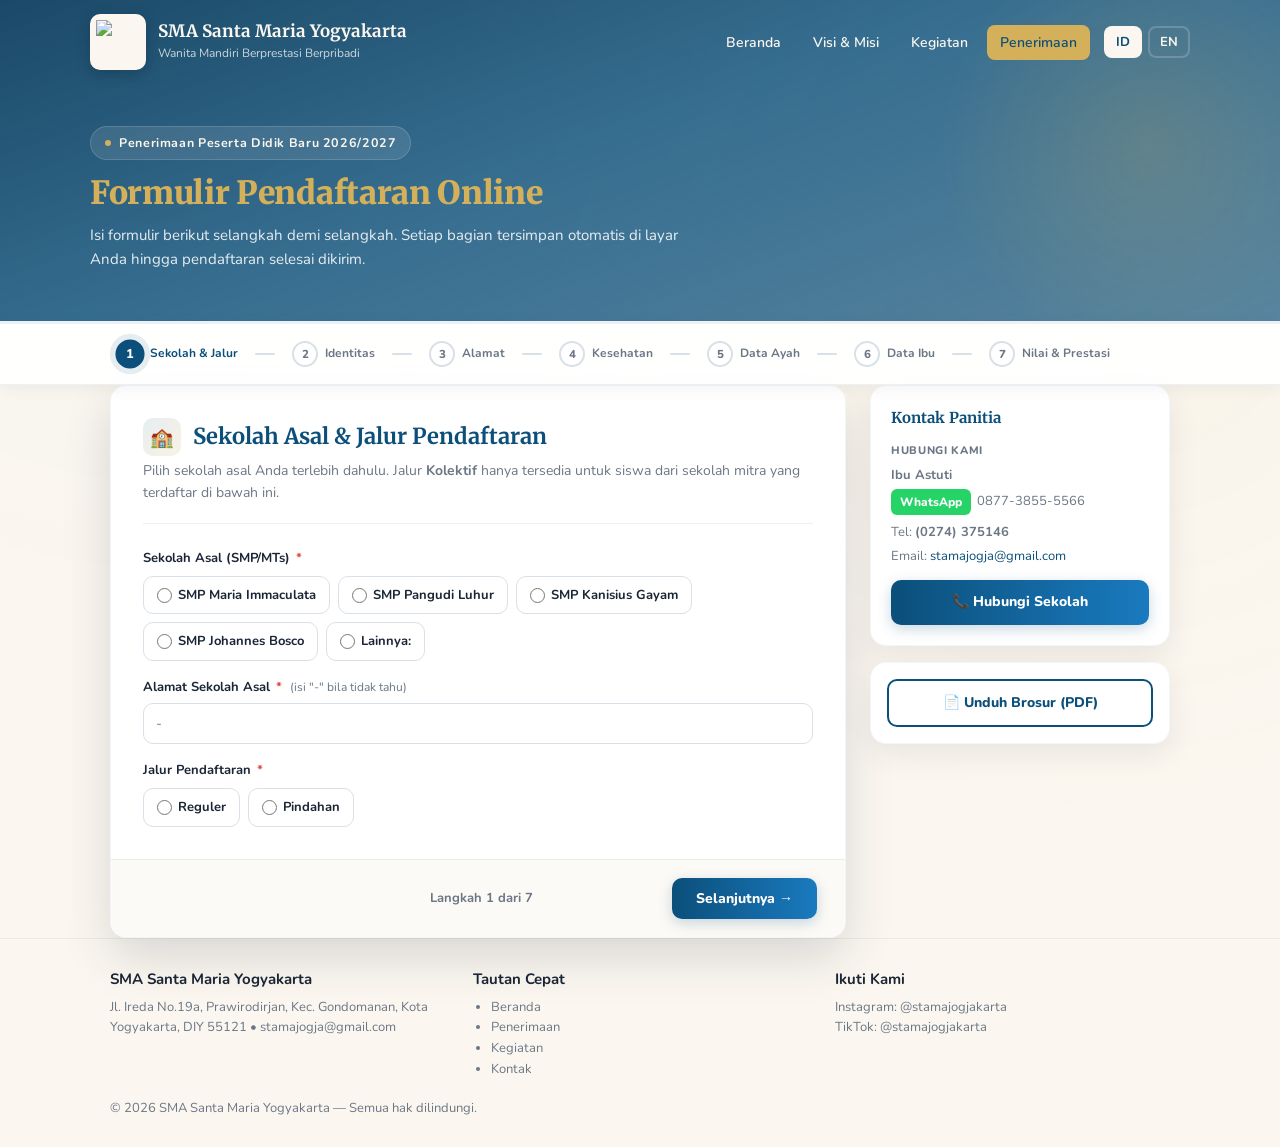
==== index.html @ 56cbc5cd "Rename admission3.html to index.html" ====
<!doctype html>
<html lang="id">
<head>
  <meta charset="utf-8"/>
  <meta name="viewport" content="width=device-width,initial-scale=1"/>
  <title>SMA Santa Maria Yogyakarta — Penerimaan</title>
  <link rel="icon" type="image/png" href="https://ik.imagekit.io/stamayk/STAMAWEB/logostama.png">
  <meta name="description" content="Formulir pendaftaran online PPDB SMA Santa Maria Yogyakarta."/>
  <link href="https://fonts.googleapis.com/css2?family=Merriweather:wght@400;700;900&family=Nunito:wght@300;400;600;700;800&display=swap" rel="stylesheet">
  <style>
    /* ===== DESIGN TOKENS (matches existing site brand) ===== */
    :root{
      --blue:#0b4f7a;
      --blue-dark:#073a5c;
      --blue-light:#1a7abf;
      --gold:#d4b05a;
      --gold-light:#e8cd8a;
      --green:#4b9a6a;
      --ivory:#fbf7f0;
      --muted:#6b7785;
      --max-width:1100px;
      --card-shadow:0 10px 30px rgba(6,24,48,0.08);
      --card-shadow-lg:0 20px 50px rgba(6,24,48,0.14);
      --radius:16px;
      --radius-sm:10px;
      --input-border:#d9e0e7;
      --input-focus:#2563eb;
      --error:#e0483f;
      --ease:cubic-bezier(.4,0,.2,1);
    }
    *{box-sizing:border-box;margin:0;padding:0}
    html{scroll-behavior:smooth}
    body{font-family:'Nunito',system-ui,sans-serif;color:#1a2535;background:var(--ivory);font-size:15px;line-height:1.6}
    body::before{
      content:"";position:fixed;inset:0;pointer-events:none;z-index:0;opacity:.5;
      background:radial-gradient(circle at 12% 8%,rgba(11,79,122,0.05),transparent 40%),
                 radial-gradient(circle at 88% 30%,rgba(212,176,90,0.08),transparent 45%);
    }
    a{color:inherit;text-decoration:none}
    .container{max-width:var(--max-width);margin:0 auto;padding:0 20px;position:relative;z-index:1}
    @media(prefers-reduced-motion:reduce){*{animation-duration:.01ms!important;transition-duration:.01ms!important}}

    /* ===== HEADER ===== */
    header{
      background:
        linear-gradient(160deg,rgba(7,58,92,0.92) 0%,rgba(11,79,122,0.82) 45%,rgba(11,79,122,0.68) 100%),
        url('imgslanding/headerbackg.webp');
      background-repeat:no-repeat;background-position:center;background-size:cover;
      color:var(--ivory);padding-bottom:26px;position:relative;overflow:hidden;
    }
    header::after{
      content:"";position:absolute;right:-6%;top:-20%;width:420px;height:420px;border-radius:50%;
      background:radial-gradient(circle,rgba(212,176,90,0.18),transparent 70%);pointer-events:none;
    }
    .topbar{display:flex;align-items:center;justify-content:space-between;padding:14px 0;position:relative}
    .brand{display:flex;align-items:center;gap:12px}
    .logo{width:56px;height:56px;border-radius:10px;background:var(--ivory);display:flex;align-items:center;justify-content:center;box-shadow:0 4px 14px rgba(2,18,32,0.25);overflow:hidden;flex-shrink:0}
    .logo img{width:80%;height:80%;object-fit:contain;display:block}
    .brand h1{font-family:'Merriweather',serif;font-size:17px;line-height:1.3}
    .brand-tag{font-size:12px;color:rgba(255,255,255,0.75);margin-top:2px}
    nav ul{display:flex;gap:6px;list-style:none}
    nav a{padding:8px 13px;border-radius:8px;font-weight:600;font-size:14px;transition:background .2s}
    nav a:hover{background:rgba(255,255,255,0.12)}
    nav a.cta{background:var(--gold);color:var(--blue)}
    .lang-toggle{display:flex;gap:6px}
    .lang-btn{background:transparent;border:2px solid rgba(255,255,255,0.18);color:var(--ivory);padding:5px 10px;border-radius:8px;cursor:pointer;font-weight:700;font-size:13px;font-family:'Nunito',sans-serif;transition:all .2s}
    .lang-btn.active{background:var(--ivory);color:var(--blue);border-color:transparent}
    .menu-toggle{display:none;background:none;border:none;font-size:26px;color:var(--ivory);cursor:pointer;padding:4px}

    .hero-banner{padding:42px 0 24px}
    .eyebrow{display:inline-flex;align-items:center;gap:8px;background:rgba(255,255,255,0.1);border:1px solid rgba(255,255,255,0.15);padding:6px 14px;border-radius:999px;font-size:12.5px;margin-bottom:14px;letter-spacing:.05em;font-weight:700}
    .eyebrow .dot{width:6px;height:6px;border-radius:50%;background:var(--gold);animation:pulse-dot 2s infinite}
    @keyframes pulse-dot{0%,100%{opacity:1}50%{opacity:.35}}
    .headline{font-family:'Merriweather',serif;font-weight:900;font-size:32px;color:var(--gold);line-height:1.22;margin-bottom:10px;letter-spacing:-.01em}
    .sub{color:rgba(255,255,255,.88);max-width:620px;font-size:15px}

    /* ===== PROGRESS BAR ===== */
    .progress-wrap{background:rgba(255,255,255,0.92);backdrop-filter:blur(10px);border-bottom:1px solid rgba(11,79,122,0.08);position:sticky;top:0;z-index:100;box-shadow:0 4px 16px rgba(6,24,48,0.05)}
    .progress-track{height:3px;background:rgba(11,79,122,0.08);position:relative;overflow:hidden}
    .progress-track-fill{height:100%;background:linear-gradient(90deg,var(--blue),var(--gold));border-radius:0 3px 3px 0;transition:width .5s var(--ease)}
    .progress-inner{max-width:var(--max-width);margin:0 auto;padding:0 20px;display:flex;align-items:center;gap:10px;height:60px;overflow-x:auto}
    .step-indicator{display:flex;align-items:center;gap:7px;white-space:nowrap;cursor:pointer;padding:5px 7px;border-radius:8px;transition:background .2s}
    .step-indicator:hover{background:rgba(11,79,122,0.06)}
    .step-num{width:26px;height:26px;border-radius:50%;display:flex;align-items:center;justify-content:center;font-size:11.5px;font-weight:800;border:2px solid var(--input-border);color:var(--muted);transition:all .3s var(--ease);flex-shrink:0;background:white}
    .step-label{font-size:12px;font-weight:700;color:var(--muted);transition:color .3s}
    .step-indicator.active .step-num{border-color:var(--blue);background:var(--blue);color:white;transform:scale(1.12);box-shadow:0 0 0 5px rgba(11,79,122,0.1)}
    .step-indicator.active .step-label{color:var(--blue)}
    .step-indicator.done .step-num{border-color:var(--green);background:var(--green);color:white}
    .step-indicator.done .step-label{color:var(--green)}
    .step-divider{width:20px;height:2px;background:var(--input-border);border-radius:2px;flex-shrink:0;transition:background .4s}
    .step-divider.done{background:var(--green)}

    /* ===== MAIN LAYOUT ===== */
    main{padding:34px 0 60px}
    .form-shell{display:grid;grid-template-columns:1fr 300px;gap:24px;align-items:start}

    .form-card{background:white;border-radius:var(--radius);box-shadow:var(--card-shadow-lg);overflow:hidden;border:1px solid rgba(11,79,122,0.05)}
    .section-panel{display:none;padding:32px}
    .section-panel.active{display:block;animation:panelIn .45s var(--ease)}
    @keyframes panelIn{from{opacity:0;transform:translateY(10px)}to{opacity:1;transform:translateY(0)}}
    .section-title{font-family:'Merriweather',serif;font-weight:700;font-size:22px;color:var(--blue);margin-bottom:4px;display:flex;align-items:center;gap:12px}
    .section-title .icon{width:38px;height:38px;border-radius:10px;background:linear-gradient(135deg,rgba(11,79,122,0.1),rgba(212,176,90,0.16));display:flex;align-items:center;justify-content:center;font-size:19px;flex-shrink:0}
    .section-desc{color:var(--muted);font-size:14px;margin-bottom:24px;padding-bottom:18px;border-bottom:1px solid rgba(11,79,122,0.08)}

    .fields-grid{display:grid;grid-template-columns:1fr 1fr;gap:16px}
    .field-full{grid-column:1/-1}
    .field{display:flex;flex-direction:column;gap:5px}
    label{font-size:13px;font-weight:700;color:#1a2535}
    label .req{color:var(--error);margin-left:2px}
    label .hint{font-weight:400;color:var(--muted);font-size:12px;margin-left:4px}

    input[type=text],input[type=email],input[type=date],input[type=number],
    select,textarea{
      width:100%;padding:10px 12px;border:1.5px solid var(--input-border);border-radius:var(--radius-sm);
      font-family:'Nunito',sans-serif;font-size:14px;color:#1a2535;
      background:white;transition:border-color .2s,box-shadow .2s;
      appearance:none;-webkit-appearance:none;
    }
    input:focus,select:focus,textarea:focus{
      outline:none;border-color:var(--input-focus);
      box-shadow:0 0 0 4px rgba(37,99,235,0.1);
    }
    input.invalid,select.invalid,textarea.invalid{
      border-color:var(--error);box-shadow:0 0 0 4px rgba(224,72,63,0.09);
    }
    select{background-image:url("data:image/svg+xml,%3Csvg xmlns='http://www.w3.org/2000/svg' width='12' height='8' viewBox='0 0 12 8'%3E%3Cpath d='M1 1l5 5 5-5' stroke='%236b7785' stroke-width='1.5' fill='none' stroke-linecap='round'/%3E%3C/svg%3E");background-repeat:no-repeat;background-position:right 12px center;padding-right:34px}
    textarea{resize:vertical;min-height:72px}
    .field-error{font-size:12px;color:var(--error);display:none;font-weight:600}
    .field.has-error .field-error{display:block}

    .radio-group{display:flex;flex-wrap:wrap;gap:8px;margin-top:2px}
    .radio-opt{display:flex;align-items:center;gap:6px;padding:8px 13px;border:1.5px solid var(--input-border);border-radius:var(--radius-sm);cursor:pointer;font-size:13px;font-weight:700;transition:all .18s var(--ease);background:white}
    .radio-opt:hover{border-color:var(--blue);background:rgba(11,79,122,0.04);transform:translateY(-1px)}
    .radio-opt input{accent-color:var(--blue);width:15px;height:15px;flex-shrink:0}
    .radio-opt.selected{border-color:var(--blue);background:rgba(11,79,122,0.07);color:var(--blue);box-shadow:0 2px 8px rgba(11,79,122,0.12)}
    .radio-opt.disabled-opt{display:none}
    .other-input{margin-top:6px;display:none}
    .other-input.visible{display:block;animation:panelIn .3s var(--ease)}

    /* ===== PHOTO UPLOAD ===== */
    .photo-upload{display:flex;gap:16px;align-items:center;flex-wrap:wrap}
    .photo-preview{width:110px;height:110px;border-radius:50%;background:rgba(11,79,122,0.06);border:2px dashed var(--input-border);display:flex;align-items:center;justify-content:center;overflow:hidden;flex-shrink:0;transition:border-color .2s}
    .photo-preview img{width:100%;height:100%;object-fit:cover}
    .photo-preview .placeholder-icon{font-size:32px;opacity:.4}
    .photo-actions{display:flex;flex-direction:column;gap:8px}
    .photo-btn-row{display:flex;gap:8px;flex-wrap:wrap}
    .btn-photo{padding:8px 16px;border-radius:8px;font-weight:700;font-size:13px;cursor:pointer;border:1.5px solid var(--blue);background:white;color:var(--blue);transition:all .2s}
    .btn-photo:hover{background:var(--blue);color:white}
    .btn-photo.remove{border-color:var(--error);color:var(--error)}
    .btn-photo.remove:hover{background:var(--error);color:white}
    .photo-hint{font-size:12px;color:var(--muted)}
    .photo-status{font-size:12.5px;font-weight:700;color:var(--green);display:none;align-items:center;gap:5px}
    .photo-status.show{display:flex}

    /* ===== NILAI GRID ===== */
    .nilai-block{margin-bottom:22px}
    .nilai-block-title{font-size:13px;font-weight:800;color:var(--blue);background:rgba(11,79,122,0.05);padding:8px 12px;border-radius:8px;margin-bottom:10px;border-left:3px solid var(--gold)}
    .nilai-grid{display:grid;grid-template-columns:repeat(5,1fr);gap:10px}

    /* ===== SECTION FOOTER ===== */
    .section-footer{display:flex;justify-content:space-between;align-items:center;padding:16px 28px;border-top:1px solid rgba(11,79,122,0.07);background:rgba(251,247,240,0.6)}
    .btn{display:inline-flex;align-items:center;gap:7px;padding:11px 24px;border-radius:10px;font-weight:800;cursor:pointer;border:none;font-family:'Nunito',sans-serif;font-size:14px;transition:all .22s var(--ease)}
    .btn-primary{background:linear-gradient(90deg,#0b4f7a,#1a7abf);color:white;box-shadow:0 4px 14px rgba(11,79,122,0.22)}
    .btn-primary:hover{transform:translateY(-2px);box-shadow:0 8px 22px rgba(11,79,122,0.32)}
    .btn-outline{background:white;border:2px solid var(--blue);color:var(--blue)}
    .btn-outline:hover{background:var(--blue);color:white}
    .btn:disabled{opacity:.5;cursor:not-allowed;transform:none!important;box-shadow:none!important}

    /* ===== SIDEBAR ===== */
    .sidebar{display:flex;flex-direction:column;gap:16px;position:sticky;top:78px}
    .contact-card{background:white;border-radius:var(--radius);box-shadow:var(--card-shadow);padding:20px;border:1px solid rgba(11,79,122,0.05)}
    .contact-card h4{font-family:'Merriweather',serif;font-size:15px;color:var(--blue);margin-bottom:12px}
    .meta{font-size:11px;font-weight:800;color:var(--muted);text-transform:uppercase;letter-spacing:.06em;margin-bottom:6px}
    .muted-small{color:var(--muted);font-size:13px;line-height:1.5;margin-bottom:4px}
    .wa-badge{background:#25D366;color:white;padding:4px 9px;border-radius:6px;font-weight:800;font-size:12px}
    .info-card{background:rgba(212,176,90,0.1);border:1px solid rgba(212,176,90,0.4);border-radius:var(--radius);padding:16px}
    .info-card p{font-size:13px;color:#7a5c10;line-height:1.6}

    /* ===== SUCCESS STATE ===== */
    #success-screen{display:none;text-align:center;padding:64px 28px}
    #success-screen.show{display:block;animation:panelIn .5s var(--ease)}
    .success-icon{font-size:60px;margin-bottom:16px;animation:pop .5s var(--ease)}
    @keyframes pop{0%{transform:scale(.5);opacity:0}70%{transform:scale(1.1)}100%{transform:scale(1);opacity:1}}
    .success-title{font-family:'Merriweather',serif;font-size:24px;color:var(--blue);margin-bottom:10px}
    .success-desc{color:var(--muted);max-width:460px;margin:0 auto 24px}

    #toast{position:fixed;bottom:24px;right:24px;background:#1a2535;color:white;padding:13px 20px;border-radius:10px;font-size:14px;font-weight:700;transform:translateY(80px);opacity:0;transition:all .35s var(--ease);z-index:9999;max-width:320px;box-shadow:0 10px 30px rgba(0,0,0,0.25)}
    #toast.show{transform:translateY(0);opacity:1}
    #toast.error{background:#b91c1c}

    footer{padding:28px 0;border-top:1px solid rgba(18,22,36,0.06);margin-top:0}
    .footer-grid{display:flex;gap:28px;flex-wrap:wrap}
    .muted{color:var(--muted)}

    @media(max-width:900px){
      .form-shell{grid-template-columns:1fr}
      .sidebar{position:static}
      .headline{font-size:25px}
      nav ul{display:none;flex-direction:column;background:var(--blue-dark);position:absolute;top:64px;right:0;padding:12px;border-radius:8px;width:200px;box-shadow:0 6px 20px rgba(0,0,0,0.28);z-index:200}
      nav ul.show{display:flex}
      .menu-toggle{display:block}
      .brand h1{font-size:15px}
    }
    @media(max-width:640px){
      .fields-grid{grid-template-columns:1fr}
      .field-full{grid-column:1}
      .nilai-grid{grid-template-columns:repeat(2,1fr)}
      .section-panel{padding:20px}
      .section-footer{padding:14px 20px}
      .radio-group{gap:6px}
      .photo-upload{flex-direction:column;align-items:flex-start}
    }
  </style>
</head>
<body>

<!-- ===== HEADER ===== -->
<header>
  <div class="container topbar">
    <div class="brand">
      <div class="logo"><img src="https://ik.imagekit.io/stamayk/STAMAWEB/logostama.png" alt="STAMA logo"></div>
      <div>
        <h1>SMA Santa Maria Yogyakarta</h1>
        <div class="brand-tag">Wanita Mandiri Berprestasi Berpribadi</div>
      </div>
    </div>
    <div style="display:flex;align-items:center;gap:14px">
      <nav>
        <button class="menu-toggle" id="menu-toggle">☰</button>
        <ul id="nav-menu">
          <li><a href="index.html">Beranda</a></li>
          <li><a href="index.html#vision">Visi &amp; Misi</a></li>
          <li><a href="activities.html">Kegiatan</a></li>
          <li><a class="cta" href="admission.html">Penerimaan</a></li>
        </ul>
      </nav>
      <div class="lang-toggle">
        <button class="lang-btn active" data-lang="id">ID</button>
        <button class="lang-btn" data-lang="en">EN</button>
      </div>
    </div>
  </div>
  <div class="container hero-banner">
    <span class="eyebrow"><span class="dot"></span> Penerimaan Peserta Didik Baru 2026/2027</span>
    <h2 class="headline">Formulir Pendaftaran Online</h2>
    <p class="sub">Isi formulir berikut selangkah demi selangkah. Setiap bagian tersimpan otomatis di layar Anda hingga pendaftaran selesai dikirim.</p>
  </div>
</header>

<!-- ===== PROGRESS BAR ===== -->
<div class="progress-wrap">
  <div class="progress-track"><div class="progress-track-fill" id="progress-track-fill"></div></div>
  <div class="progress-inner" id="progress-bar"></div>
</div>

<!-- ===== MAIN ===== -->
<main class="container">
  <div class="form-shell">

    <div class="form-card">
      <form id="ppdb-form" novalidate>

        <!-- ── SECTION 0: Sekolah Asal & Jalur ── -->
        <div class="section-panel active" data-section="sekolah">
          <h3 class="section-title"><span class="icon">🏫</span> Sekolah Asal &amp; Jalur Pendaftaran</h3>
          <p class="section-desc">Pilih sekolah asal Anda terlebih dahulu. Jalur <strong>Kolektif</strong> hanya tersedia untuk siswa dari sekolah mitra yang terdaftar di bawah ini.</p>
          <div class="fields-grid">

            <div class="field field-full">
              <label>Sekolah Asal (SMP/MTs) <span class="req">*</span></label>
              <div class="radio-group" data-name="sekolah_asal" data-required="true" data-has-other="sekolah_asal_other" id="sekolah-radio-group">
                <label class="radio-opt"><input type="radio" name="sekolah_asal" value="SMP Maria Immaculata"> SMP Maria Immaculata</label>
                <label class="radio-opt"><input type="radio" name="sekolah_asal" value="SMP Pangudi Luhur"> SMP Pangudi Luhur</label>
                <label class="radio-opt"><input type="radio" name="sekolah_asal" value="SMP Kanisius Gayam"> SMP Kanisius Gayam</label>
                <label class="radio-opt"><input type="radio" name="sekolah_asal" value="SMP Johannes Bosco"> SMP Johannes Bosco</label>
                <label class="radio-opt"><input type="radio" name="sekolah_asal" value="__other__"> Lainnya:</label>
              </div>
              <input type="text" class="other-input" id="sekolah_asal_other" name="sekolah_asal_other" placeholder="Ketik nama sekolah asal...">
              <span class="field-error">Pilih atau isi sekolah asal.</span>
            </div>

            <div class="field field-full">
              <label for="alamat_sekolah">Alamat Sekolah Asal <span class="req">*</span> <span class="hint">(isi "-" bila tidak tahu)</span></label>
              <input type="text" id="alamat_sekolah" name="alamat_sekolah" required placeholder="-">
              <span class="field-error">Wajib diisi.</span>
            </div>

            <div class="field field-full">
              <label>Jalur Pendaftaran <span class="req">*</span></label>
              <div class="radio-group" data-name="jalur" data-required="true" id="jalur-radio-group">
                <label class="radio-opt" data-jalur-value="Kolektif" id="jalur-kolektif-opt"><input type="radio" name="jalur" value="Kolektif"> Kolektif</label>
                <label class="radio-opt"><input type="radio" name="jalur" value="Reguler"> Reguler</label>
                <label class="radio-opt"><input type="radio" name="jalur" value="Pindahan"> Pindahan</label>
              </div>
              <span class="field-error">Pilih jalur pendaftaran.</span>
            </div>

          </div>
        </div>

        <!-- ── SECTION 1: Identitas ── -->
        <div class="section-panel" data-section="identitas">
          <h3 class="section-title"><span class="icon">📋</span> Data Identitas Diri</h3>
          <p class="section-desc">Isi data diri calon peserta didik sesuai dokumen resmi.</p>
          <div class="fields-grid">

            <div class="field field-full">
              <label>Foto Profil <span class="req">*</span> <span class="hint">(JPG/PNG, maks. 5MB — akan dikompres otomatis)</span></label>
              <div class="photo-upload">
                <div class="photo-preview" id="photo-preview">
                  <span class="placeholder-icon">👤</span>
                </div>
                <div class="photo-actions">
                  <div class="photo-btn-row">
                    <label class="btn-photo" for="foto_input">📷 Pilih Foto</label>
                    <button type="button" class="btn-photo remove" id="btn-remove-photo" style="display:none">Hapus</button>
                  </div>
                  <input type="file" id="foto_input" accept="image/*" style="display:none">
                  <span class="photo-hint">Gunakan foto berwajah jelas, latar polos.</span>
                  <span class="photo-status" id="photo-status">✓ Foto siap diunggah</span>
                </div>
              </div>
              <span class="field-error" id="photo-error">Unggah foto profil terlebih dahulu.</span>
            </div>

            <div class="field">
              <label for="nisn">NISN <span class="req">*</span> <span class="hint">(isi "-" bila tidak tahu)</span></label>
              <input type="text" id="nisn" name="nisn" placeholder="Nomor Induk Siswa Nasional" required>
              <span class="field-error">Wajib diisi.</span>
            </div>
            <div class="field">
              <label for="nik">NIK <span class="req">*</span> <span class="hint">(isi "-" bila tidak tahu)</span></label>
              <input type="text" id="nik" name="nik" placeholder="Nomor Induk Kependudukan" required>
              <span class="field-error">Wajib diisi.</span>
            </div>
            <div class="field field-full">
              <label for="nama_lengkap">Nama Lengkap <span class="req">*</span> <span class="hint">(sesuai Akta Kelahiran)</span></label>
              <input type="text" id="nama_lengkap" name="nama_lengkap" placeholder="Nama sesuai akta kelahiran" required>
              <span class="field-error">Wajib diisi.</span>
            </div>
            <div class="field">
              <label for="nama_panggilan">Nama Panggilan <span class="req">*</span></label>
              <input type="text" id="nama_panggilan" name="nama_panggilan" required>
              <span class="field-error">Wajib diisi.</span>
            </div>
            <div class="field">
              <label for="tempat_lahir">Tempat Lahir <span class="req">*</span></label>
              <input type="text" id="tempat_lahir" name="tempat_lahir" required>
              <span class="field-error">Wajib diisi.</span>
            </div>
            <div class="field">
              <label for="tanggal_lahir">Tanggal Lahir <span class="req">*</span></label>
              <input type="date" id="tanggal_lahir" name="tanggal_lahir" required>
              <span class="field-error">Wajib diisi.</span>
            </div>

            <div class="field">
              <label>Agama <span class="req">*</span></label>
              <div class="radio-group" data-name="agama" data-required="true" data-has-other="agama_other">
                <label class="radio-opt"><input type="radio" name="agama" value="Katolik"> Katolik</label>
                <label class="radio-opt"><input type="radio" name="agama" value="Kristen"> Kristen</label>
                <label class="radio-opt"><input type="radio" name="agama" value="Islam"> Islam</label>
                <label class="radio-opt"><input type="radio" name="agama" value="Hindu"> Hindu</label>
                <label class="radio-opt"><input type="radio" name="agama" value="Budha"> Budha</label>
                <label class="radio-opt"><input type="radio" name="agama" value="__other__"> Lainnya:</label>
              </div>
              <input type="text" class="other-input" id="agama_other" name="agama_other" placeholder="Sebutkan agama...">
              <span class="field-error">Pilih agama.</span>
            </div>

            <div class="field">
              <label>Kewarganegaraan <span class="req">*</span></label>
              <div class="radio-group" data-name="kewarganegaraan" data-required="true">
                <label class="radio-opt"><input type="radio" name="kewarganegaraan" value="WNI"> WNI</label>
                <label class="radio-opt"><input type="radio" name="kewarganegaraan" value="WNA"> WNA</label>
              </div>
              <span class="field-error">Pilih kewarganegaraan.</span>
            </div>

            <div class="field">
              <label for="anak_ke">Anak Ke- <span class="req">*</span></label>
              <input type="number" id="anak_ke" name="anak_ke" min="1" placeholder="contoh: 1" required>
              <span class="field-error">Wajib diisi.</span>
            </div>
            <div class="field">
              <label for="jumlah_saudara">Jumlah Saudara <span class="req">*</span></label>
              <input type="number" id="jumlah_saudara" name="jumlah_saudara" min="0" placeholder="contoh: 2" required>
              <span class="field-error">Wajib diisi.</span>
            </div>

            <div class="field field-full">
              <label>Status Anak <span class="req">*</span></label>
              <div class="radio-group" data-name="status_anak" data-required="true" data-has-other="status_anak_other">
                <label class="radio-opt"><input type="radio" name="status_anak" value="Anak Kandung"> Anak Kandung</label>
                <label class="radio-opt"><input type="radio" name="status_anak" value="Anak Angkat"> Anak Angkat</label>
                <label class="radio-opt"><input type="radio" name="status_anak" value="Anak Tiri"> Anak Tiri</label>
                <label class="radio-opt"><input type="radio" name="status_anak" value="__other__"> Lainnya:</label>
              </div>
              <input type="text" class="other-input" id="status_anak_other" name="status_anak_other" placeholder="Sebutkan...">
              <span class="field-error">Pilih status anak.</span>
            </div>

          </div>
        </div>

        <!-- ── SECTION 2: Alamat & Kontak ── -->
        <div class="section-panel" data-section="alamat">
          <h3 class="section-title"><span class="icon">🏠</span> Alamat &amp; Kontak</h3>
          <p class="section-desc">Alamat tempat tinggal dan informasi kontak calon peserta didik.</p>
          <div class="fields-grid">

            <div class="field field-full">
              <label for="alamat_asal">Alamat Asal <span class="req">*</span></label>
              <textarea id="alamat_asal" name="alamat_asal" required placeholder="Alamat lengkap asal"></textarea>
              <span class="field-error">Wajib diisi.</span>
            </div>
            <div class="field">
              <label for="telp_asal">Telepon Rumah (Asal) <span class="req">*</span> <span class="hint">(isi "-" bila tidak ada)</span></label>
              <input type="text" id="telp_asal" name="telp_asal" required placeholder="-">
              <span class="field-error">Wajib diisi.</span>
            </div>
            <div class="field field-full" style="margin-top:8px">
              <label for="alamat_jogja">Alamat di Yogyakarta <span class="req">*</span></label>
              <textarea id="alamat_jogja" name="alamat_jogja" required placeholder="Alamat di Yogyakarta (sama dengan atas jika sama)"></textarea>
              <span class="field-error">Wajib diisi.</span>
            </div>
            <div class="field">
              <label for="telp_jogja">Telepon Rumah (Yogyakarta) <span class="req">*</span> <span class="hint">(isi "-" bila tidak ada)</span></label>
              <input type="text" id="telp_jogja" name="telp_jogja" required placeholder="-">
              <span class="field-error">Wajib diisi.</span>
            </div>
            <div class="field">
              <label for="hp">No. Handphone <span class="req">*</span> <span class="hint">(isi "-" bila tidak ada)</span></label>
              <input type="text" id="hp" name="hp" required placeholder="08xx-xxxx-xxxx">
              <span class="field-error">Wajib diisi.</span>
            </div>
            <div class="field">
              <label for="email">Email <span class="req">*</span> <span class="hint">(isi "-" bila tidak ada)</span></label>
              <input type="text" id="email" name="email" required placeholder="contoh@email.com">
              <span class="field-error">Wajib diisi.</span>
            </div>
            <div class="field">
              <label for="jarak_sekolah">Jarak ke Sekolah <span class="req">*</span> <span class="hint">(isi "-" bila tidak tahu)</span></label>
              <input type="text" id="jarak_sekolah" name="jarak_sekolah" required placeholder="contoh: 5 km">
              <span class="field-error">Wajib diisi.</span>
            </div>

          </div>
        </div>

        <!-- ── SECTION 3: Kesehatan ── -->
        <div class="section-panel" data-section="kesehatan">
          <h3 class="section-title"><span class="icon">🏥</span> Data Kesehatan</h3>
          <p class="section-desc">Data kesehatan calon peserta didik.</p>
          <div class="fields-grid">

            <div class="field field-full">
              <label>Golongan Darah <span class="req">*</span></label>
              <div class="radio-group" data-name="golongan_darah" data-required="true">
                <label class="radio-opt"><input type="radio" name="golongan_darah" value="A"> A</label>
                <label class="radio-opt"><input type="radio" name="golongan_darah" value="B"> B</label>
                <label class="radio-opt"><input type="radio" name="golongan_darah" value="AB"> AB</label>
                <label class="radio-opt"><input type="radio" name="golongan_darah" value="O"> O</label>
                <label class="radio-opt"><input type="radio" name="golongan_darah" value="Tidak tahu"> Tidak tahu</label>
              </div>
              <span class="field-error">Pilih golongan darah.</span>
            </div>

            <div class="field">
              <label for="berat_badan">Berat Badan <span class="req">*</span> <span class="hint">(kg)</span></label>
              <input type="number" id="berat_badan" name="berat_badan" min="1" placeholder="contoh: 50" required>
              <span class="field-error">Wajib diisi.</span>
            </div>
            <div class="field">
              <label for="tinggi_badan">Tinggi Badan <span class="req">*</span> <span class="hint">(cm)</span></label>
              <input type="number" id="tinggi_badan" name="tinggi_badan" min="1" placeholder="contoh: 155" required>
              <span class="field-error">Wajib diisi.</span>
            </div>
            <div class="field field-full">
              <label for="riwayat_penyakit">Riwayat Penyakit <span class="req">*</span> <span class="hint">(isi "-" bila tidak ada)</span></label>
              <textarea id="riwayat_penyakit" name="riwayat_penyakit" required placeholder="-"></textarea>
              <span class="field-error">Wajib diisi.</span>
            </div>

          </div>
        </div>

        <!-- ── SECTION 4: Data Ayah ── -->
        <div class="section-panel" data-section="ayah">
          <h3 class="section-title"><span class="icon">👨</span> Data Orang Tua — Ayah</h3>
          <p class="section-desc">Informasi lengkap mengenai ayah / wali laki-laki calon peserta didik.</p>
          <div class="fields-grid">

            <div class="field field-full">
              <label for="nama_ayah">Nama Ayah <span class="req">*</span></label>
              <input type="text" id="nama_ayah" name="nama_ayah" required>
              <span class="field-error">Wajib diisi.</span>
            </div>

            <div class="field field-full">
              <label>Status Orang Tua <span class="req">*</span></label>
              <div class="radio-group" data-name="status_ortu_ayah" data-required="true" data-has-other="status_ortu_ayah_other">
                <label class="radio-opt"><input type="radio" name="status_ortu_ayah" value="Orang tua Kandung"> Orang tua Kandung</label>
                <label class="radio-opt"><input type="radio" name="status_ortu_ayah" value="Orang tua Angkat"> Orang tua Angkat</label>
                <label class="radio-opt"><input type="radio" name="status_ortu_ayah" value="Orang tua Tiri"> Orang tua Tiri</label>
                <label class="radio-opt"><input type="radio" name="status_ortu_ayah" value="__other__"> Lainnya:</label>
              </div>
              <input type="text" class="other-input" id="status_ortu_ayah_other" name="status_ortu_ayah_other" placeholder="Sebutkan...">
              <span class="field-error">Pilih status orang tua.</span>
            </div>

            <div class="field">
              <label for="pendidikan_ayah">Pendidikan Terakhir <span class="req">*</span></label>
              <select id="pendidikan_ayah" name="pendidikan_ayah" required>
                <option value="">— Pilih —</option>
                <option>Tidak Sekolah</option><option>SD/Sederajat</option><option>SMP/Sederajat</option>
                <option>SMA/Sederajat</option><option>Diploma II/SM</option><option>Diploma IV/S1</option>
                <option>S2</option><option>S3</option>
              </select>
              <span class="field-error">Wajib dipilih.</span>
            </div>

            <div class="field">
              <label>Pekerjaan Ayah <span class="req">*</span></label>
              <div class="radio-group" data-name="pekerjaan_ayah" data-required="true" data-has-other="pekerjaan_ayah_other" style="max-height:200px;overflow-y:auto;border:1.5px solid var(--input-border);border-radius:8px;padding:8px">
                <label class="radio-opt"><input type="radio" name="pekerjaan_ayah" value="Tidak Bekerja"> Tidak Bekerja</label>
                <label class="radio-opt"><input type="radio" name="pekerjaan_ayah" value="Petani"> Petani</label>
                <label class="radio-opt"><input type="radio" name="pekerjaan_ayah" value="Nelayan"> Nelayan</label>
                <label class="radio-opt"><input type="radio" name="pekerjaan_ayah" value="Pedagang"> Pedagang</label>
                <label class="radio-opt"><input type="radio" name="pekerjaan_ayah" value="PNS"> PNS</label>
                <label class="radio-opt"><input type="radio" name="pekerjaan_ayah" value="Anggota TNI"> Anggota TNI</label>
                <label class="radio-opt"><input type="radio" name="pekerjaan_ayah" value="Kepolisian"> Kepolisian</label>
                <label class="radio-opt"><input type="radio" name="pekerjaan_ayah" value="Pensiunan"> Pensiunan</label>
                <label class="radio-opt"><input type="radio" name="pekerjaan_ayah" value="Pegawai Swasta"> Pegawai Swasta</label>
                <label class="radio-opt"><input type="radio" name="pekerjaan_ayah" value="Mahasiswa"> Mahasiswa</label>
                <label class="radio-opt"><input type="radio" name="pekerjaan_ayah" value="Dokter"> Dokter</label>
                <label class="radio-opt"><input type="radio" name="pekerjaan_ayah" value="Guru/Dosen"> Guru/Dosen</label>
                <label class="radio-opt"><input type="radio" name="pekerjaan_ayah" value="Tenaga Medis"> Tenaga Medis</label>
                <label class="radio-opt"><input type="radio" name="pekerjaan_ayah" value="Pejabat Negara"> Pejabat Negara</label>
                <label class="radio-opt"><input type="radio" name="pekerjaan_ayah" value="__other__"> Lainnya:</label>
              </div>
              <input type="text" class="other-input" id="pekerjaan_ayah_other" name="pekerjaan_ayah_other" placeholder="Sebutkan pekerjaan...">
              <span class="field-error">Pilih pekerjaan ayah.</span>
            </div>

            <div class="field">
              <label for="penghasilan_ayah">Penghasilan <span class="req">*</span></label>
              <input type="text" id="penghasilan_ayah" name="penghasilan_ayah" required placeholder="contoh: Rp 5.000.000/bulan">
              <span class="field-error">Wajib diisi.</span>
            </div>
            <div class="field field-full">
              <label for="alamat_ayah">Alamat Orang Tua (Ayah) <span class="req">*</span></label>
              <textarea id="alamat_ayah" name="alamat_ayah" required placeholder="Alamat lengkap"></textarea>
              <span class="field-error">Wajib diisi.</span>
            </div>
            <div class="field">
              <label for="hp_ayah">No. HP Orang Tua (Ayah) <span class="req">*</span> <span class="hint">(isi "-" bila tidak tahu)</span></label>
              <input type="text" id="hp_ayah" name="hp_ayah" required placeholder="-">
              <span class="field-error">Wajib diisi.</span>
            </div>

          </div>
        </div>

        <!-- ── SECTION 5: Data Ibu & Wali ── -->
        <div class="section-panel" data-section="ibu">
          <h3 class="section-title"><span class="icon">👩</span> Data Orang Tua — Ibu &amp; Wali</h3>
          <p class="section-desc">Informasi mengenai ibu dan wali calon peserta didik.</p>
          <div class="fields-grid">

            <div class="field field-full">
              <label for="nama_ibu">Nama Ibu <span class="req">*</span></label>
              <input type="text" id="nama_ibu" name="nama_ibu" required>
              <span class="field-error">Wajib diisi.</span>
            </div>
            <div class="field field-full">
              <label>Status Orang Tua <span class="req">*</span></label>
              <div class="radio-group" data-name="status_ortu_ibu" data-required="true" data-has-other="status_ortu_ibu_other">
                <label class="radio-opt"><input type="radio" name="status_ortu_ibu" value="Orang tua Kandung"> Orang tua Kandung</label>
                <label class="radio-opt"><input type="radio" name="status_ortu_ibu" value="Orang tua Angkat"> Orang tua Angkat</label>
                <label class="radio-opt"><input type="radio" name="status_ortu_ibu" value="Orang tua Tiri"> Orang tua Tiri</label>
                <label class="radio-opt"><input type="radio" name="status_ortu_ibu" value="__other__"> Lainnya:</label>
              </div>
              <input type="text" class="other-input" id="status_ortu_ibu_other" name="status_ortu_ibu_other" placeholder="Sebutkan...">
              <span class="field-error">Pilih status orang tua.</span>
            </div>
            <div class="field">
              <label for="pendidikan_ibu">Pendidikan Terakhir Ibu <span class="req">*</span></label>
              <select id="pendidikan_ibu" name="pendidikan_ibu" required>
                <option value="">— Pilih —</option>
                <option>Tidak Sekolah</option><option>SD/Sederajat</option><option>SMP/Sederajat</option>
                <option>SMA/Sederajat</option><option>Diploma II/SM</option><option>Diploma IV/S1</option>
                <option>S2</option><option>S3</option>
              </select>
              <span class="field-error">Wajib dipilih.</span>
            </div>
            <div class="field">
              <label>Pekerjaan Ibu <span class="req">*</span></label>
              <div class="radio-group" data-name="pekerjaan_ibu" data-required="true" data-has-other="pekerjaan_ibu_other" style="max-height:200px;overflow-y:auto;border:1.5px solid var(--input-border);border-radius:8px;padding:8px">
                <label class="radio-opt"><input type="radio" name="pekerjaan_ibu" value="Tidak bekerja"> Tidak bekerja</label>
                <label class="radio-opt"><input type="radio" name="pekerjaan_ibu" value="Petani"> Petani</label>
                <label class="radio-opt"><input type="radio" name="pekerjaan_ibu" value="Nelayan"> Nelayan</label>
                <label class="radio-opt"><input type="radio" name="pekerjaan_ibu" value="Pedagang"> Pedagang</label>
                <label class="radio-opt"><input type="radio" name="pekerjaan_ibu" value="PNS"> PNS</label>
                <label class="radio-opt"><input type="radio" name="pekerjaan_ibu" value="Anggota TNI"> Anggota TNI</label>
                <label class="radio-opt"><input type="radio" name="pekerjaan_ibu" value="Kepolisian"> Kepolisian</label>
                <label class="radio-opt"><input type="radio" name="pekerjaan_ibu" value="Pensiunan"> Pensiunan</label>
                <label class="radio-opt"><input type="radio" name="pekerjaan_ibu" value="Pegawai"> Pegawai</label>
                <label class="radio-opt"><input type="radio" name="pekerjaan_ibu" value="Pegawai Swasta"> Pegawai Swasta</label>
                <label class="radio-opt"><input type="radio" name="pekerjaan_ibu" value="Mahasiswa"> Mahasiswa</label>
                <label class="radio-opt"><input type="radio" name="pekerjaan_ibu" value="Dokter"> Dokter</label>
                <label class="radio-opt"><input type="radio" name="pekerjaan_ibu" value="Guru/Dosen"> Guru/Dosen</label>
                <label class="radio-opt"><input type="radio" name="pekerjaan_ibu" value="Tenaga Medis"> Tenaga Medis</label>
                <label class="radio-opt"><input type="radio" name="pekerjaan_ibu" value="Pejabat Negara"> Pejabat Negara</label>
                <label class="radio-opt"><input type="radio" name="pekerjaan_ibu" value="__other__"> Lainnya:</label>
              </div>
              <input type="text" class="other-input" id="pekerjaan_ibu_other" name="pekerjaan_ibu_other" placeholder="Sebutkan pekerjaan...">
              <span class="field-error">Pilih pekerjaan ibu.</span>
            </div>
            <div class="field">
              <label for="penghasilan_ibu">Penghasilan Ibu <span class="req">*</span> <span class="hint">(isi "-" bila tidak tahu)</span></label>
              <input type="text" id="penghasilan_ibu" name="penghasilan_ibu" required placeholder="-">
              <span class="field-error">Wajib diisi.</span>
            </div>
            <div class="field field-full">
              <label for="alamat_ibu">Alamat Orang Tua (Ibu) <span class="req">*</span></label>
              <textarea id="alamat_ibu" name="alamat_ibu" required placeholder="Alamat lengkap"></textarea>
              <span class="field-error">Wajib diisi.</span>
            </div>
            <div class="field">
              <label for="telp_ibu">No. Telepon Orang Tua (Ibu) <span class="req">*</span></label>
              <input type="text" id="telp_ibu" name="telp_ibu" required placeholder="-">
              <span class="field-error">Wajib diisi.</span>
            </div>

            <div class="field field-full" style="padding-top:18px;border-top:1px solid rgba(11,79,122,0.08);margin-top:4px">
              <p style="font-size:13px;font-weight:700;color:var(--blue);margin-bottom:12px">🤝 Data Wali</p>
            </div>
            <div class="field">
              <label for="nama_wali">Nama Wali <span class="req">*</span> <span class="hint">(isi "-" bila tidak ada)</span></label>
              <input type="text" id="nama_wali" name="nama_wali" required placeholder="-">
              <span class="field-error">Wajib diisi.</span>
            </div>
            <div class="field">
              <label for="telp_wali">No. Telepon Wali <span class="req">*</span> <span class="hint">(isi "-" bila tidak ada)</span></label>
              <input type="text" id="telp_wali" name="telp_wali" required placeholder="-">
              <span class="field-error">Wajib diisi.</span>
            </div>
            <div class="field field-full">
              <label for="alamat_wali">Alamat Wali <span class="req">*</span> <span class="hint">(isi "-" bila tidak ada)</span></label>
              <textarea id="alamat_wali" name="alamat_wali" required placeholder="-"></textarea>
              <span class="field-error">Wajib diisi.</span>
            </div>

          </div>
        </div>

        <!-- ── SECTION 6: Nilai Rapor ── -->
        <div class="section-panel" data-section="nilai">
          <h3 class="section-title"><span class="icon">📊</span> Data Nilai LHBS (Rapor)</h3>
          <p class="section-desc">Masukkan nilai rapor SMP. Isi tanda "<strong>-</strong>" bila tidak mengetahui nilai.</p>

          <div class="nilai-block">
            <div class="nilai-block-title">Kelas 7 — Semester 1</div>
            <div class="nilai-grid">
              <div class="field"><label for="mat_7_1">Matematika<span class="req">*</span></label><input type="text" id="mat_7_1" name="mat_7_1" required placeholder="-"><span class="field-error">Wajib.</span></div>
              <div class="field"><label for="bind_7_1">B. Indonesia<span class="req">*</span></label><input type="text" id="bind_7_1" name="bind_7_1" required placeholder="-"><span class="field-error">Wajib.</span></div>
              <div class="field"><label for="bing_7_1">B. Inggris<span class="req">*</span></label><input type="text" id="bing_7_1" name="bing_7_1" required placeholder="-"><span class="field-error">Wajib.</span></div>
              <div class="field"><label for="ipa_7_1">IPA<span class="req">*</span></label><input type="text" id="ipa_7_1" name="ipa_7_1" required placeholder="-"><span class="field-error">Wajib.</span></div>
              <div class="field"><label for="ips_7_1">IPS<span class="req">*</span></label><input type="text" id="ips_7_1" name="ips_7_1" required placeholder="-"><span class="field-error">Wajib.</span></div>
            </div>
          </div>
          <div class="nilai-block">
            <div class="nilai-block-title">Kelas 7 — Semester 2</div>
            <div class="nilai-grid">
              <div class="field"><label for="mat_7_2">Matematika<span class="req">*</span></label><input type="text" id="mat_7_2" name="mat_7_2" required placeholder="-"><span class="field-error">Wajib.</span></div>
              <div class="field"><label for="bind_7_2">B. Indonesia<span class="req">*</span></label><input type="text" id="bind_7_2" name="bind_7_2" required placeholder="-"><span class="field-error">Wajib.</span></div>
              <div class="field"><label for="bing_7_2">B. Inggris<span class="req">*</span></label><input type="text" id="bing_7_2" name="bing_7_2" required placeholder="-"><span class="field-error">Wajib.</span></div>
              <div class="field"><label for="ipa_7_2">IPA<span class="req">*</span></label><input type="text" id="ipa_7_2" name="ipa_7_2" required placeholder="-"><span class="field-error">Wajib.</span></div>
              <div class="field"><label for="ips_7_2">IPS<span class="req">*</span></label><input type="text" id="ips_7_2" name="ips_7_2" required placeholder="-"><span class="field-error">Wajib.</span></div>
            </div>
          </div>
          <div class="nilai-block">
            <div class="nilai-block-title">Kelas 8 — Semester 1</div>
            <div class="nilai-grid">
              <div class="field"><label for="mat_8_1">Matematika<span class="req">*</span></label><input type="text" id="mat_8_1" name="mat_8_1" required placeholder="-"><span class="field-error">Wajib.</span></div>
              <div class="field"><label for="bind_8_1">B. Indonesia<span class="req">*</span></label><input type="text" id="bind_8_1" name="bind_8_1" required placeholder="-"><span class="field-error">Wajib.</span></div>
              <div class="field"><label for="bing_8_1">B. Inggris<span class="req">*</span></label><input type="text" id="bing_8_1" name="bing_8_1" required placeholder="-"><span class="field-error">Wajib.</span></div>
              <div class="field"><label for="ipa_8_1">IPA<span class="req">*</span></label><input type="text" id="ipa_8_1" name="ipa_8_1" required placeholder="-"><span class="field-error">Wajib.</span></div>
              <div class="field"><label for="ips_8_1">IPS<span class="req">*</span></label><input type="text" id="ips_8_1" name="ips_8_1" required placeholder="-"><span class="field-error">Wajib.</span></div>
            </div>
          </div>
          <div class="nilai-block">
            <div class="nilai-block-title">Kelas 8 — Semester 2</div>
            <div class="nilai-grid">
              <div class="field"><label for="mat_8_2">Matematika<span class="req">*</span></label><input type="text" id="mat_8_2" name="mat_8_2" required placeholder="-"><span class="field-error">Wajib.</span></div>
              <div class="field"><label for="bind_8_2">B. Indonesia<span class="req">*</span></label><input type="text" id="bind_8_2" name="bind_8_2" required placeholder="-"><span class="field-error">Wajib.</span></div>
              <div class="field"><label for="bing_8_2">B. Inggris<span class="req">*</span></label><input type="text" id="bing_8_2" name="bing_8_2" required placeholder="-"><span class="field-error">Wajib.</span></div>
              <div class="field"><label for="ipa_8_2">IPA<span class="req">*</span></label><input type="text" id="ipa_8_2" name="ipa_8_2" required placeholder="-"><span class="field-error">Wajib.</span></div>
              <div class="field"><label for="ips_8_2">IPS<span class="req">*</span></label><input type="text" id="ips_8_2" name="ips_8_2" required placeholder="-"><span class="field-error">Wajib.</span></div>
            </div>
          </div>

          <div class="field" style="margin-top:8px">
            <label for="prestasi">Prestasi di Bidang Olahraga / Seni <span class="req">*</span> <span class="hint">(isi "-" bila tidak ada)</span></label>
            <textarea id="prestasi" name="prestasi" required placeholder="contoh: Juara 1 Lomba Menyanyi tingkat Kabupaten 2023" style="min-height:80px"></textarea>
            <span class="field-error">Wajib diisi.</span>
          </div>

        </div>

        <div id="success-screen">
          <div class="success-icon">🎉</div>
          <h3 class="success-title">Pendaftaran Berhasil Dikirim!</h3>
          <p class="success-desc">Data Anda telah kami terima. Panitia akan menghubungi Anda melalui nomor yang telah didaftarkan. Simpan nomor panitia untuk konfirmasi lebih lanjut.</p>
          <a href="admission.html" class="btn btn-primary">Kembali ke Halaman Penerimaan</a>
        </div>

      </form>

      <div class="section-footer" id="form-nav">
        <button type="button" class="btn btn-outline" id="btn-prev" style="visibility:hidden">← Sebelumnya</button>
        <span style="font-size:13px;color:var(--muted);font-weight:700" id="step-label-footer">Langkah 1 dari 7</span>
        <button type="button" class="btn btn-primary" id="btn-next">Selanjutnya →</button>
      </div>
    </div>

    <aside class="sidebar">
      <div class="contact-card">
        <h4>Kontak Panitia</h4>
        <div class="meta">Hubungi Kami</div>
        <div class="muted-small"><strong>Ibu Astuti</strong></div>
        <div class="muted-small" style="margin-top:4px">
          <a href="https://wa.me/6287738555566" target="_blank" rel="noopener" style="display:inline-flex;align-items:center;gap:6px">
            <span class="wa-badge">WhatsApp</span> 0877-3855-5566
          </a>
        </div>
        <div class="muted-small" style="margin-top:8px">Tel: <strong>(0274) 375146</strong></div>
        <div class="muted-small">Email: <a href="mailto:stamajogja@gmail.com" style="color:var(--blue)">stamajogja@gmail.com</a></div>
        <div style="margin-top:14px">
          <a class="btn btn-primary" href="tel:+620274375146" style="width:100%;justify-content:center">📞 Hubungi Sekolah</a>
        </div>
      </div>

      <div class="contact-card" style="padding:16px">
        <a href="assets/brosur.pdf" download class="btn btn-outline" style="width:100%;justify-content:center">📄 Unduh Brosur (PDF)</a>
      </div>
    </aside>

  </div>
</main>

<footer>
  <div class="container">
    <div class="footer-grid">
      <div style="flex:1;min-width:220px">
        <strong>SMA Santa Maria Yogyakarta</strong>
        <p class="muted" style="margin-top:6px;font-size:13px">Jl. Ireda No.19a, Prawirodirjan, Kec. Gondomanan, Kota Yogyakarta, DIY 55121 • stamajogja@gmail.com</p>
      </div>
      <div style="flex:1;min-width:180px">
        <strong>Tautan Cepat</strong>
        <ul class="muted" style="padding-left:18px;margin-top:6px;font-size:13px">
          <li><a href="index.html">Beranda</a></li>
          <li><a href="admission.html">Penerimaan</a></li>
          <li><a href="activities.html">Kegiatan</a></li>
          <li><a href="mailto:stamajogja@gmail.com">Kontak</a></li>
        </ul>
      </div>
      <div style="flex:1;min-width:180px">
        <strong>Ikuti Kami</strong>
        <p class="muted" style="margin-top:6px;font-size:13px">
          Instagram: <a href="https://www.instagram.com/stamajogjakarta/" target="_blank">@stamajogjakarta</a><br>
          TikTok: <a href="https://www.tiktok.com/@stamajogjakarta" target="_blank">@stamajogjakarta</a>
        </p>
      </div>
    </div>
    <div style="margin-top:18px;color:var(--muted);font-size:13px">© <span id="year"></span> SMA Santa Maria Yogyakarta — Semua hak dilindungi.</div>
  </div>
</footer>

<div id="toast"></div>

<script>
// ============================================================
// CONFIG — paste your GAS Web App URL here after deploying Code.gs
// ============================================================
const GAS_URL = "https://script.google.com/macros/s/AKfycbwu8ObOVE2iDIoTlBQFwVTebg9DRTmGCE0CzCHD0V98Ze2Cl8GEHwsH-cymP21udWmKWw/exec";

// Schools eligible for the "Kolektif" pathway
const KOLEKTIF_SCHOOLS = [
  "SMP Maria Immaculata",
  "SMP Pangudi Luhur",
  "SMP Kanisius Gayam",
  "SMP Johannes Bosco"
];

const STEPS = [
  { key: "sekolah",   label: "Sekolah & Jalur" },
  { key: "identitas", label: "Identitas" },
  { key: "alamat",    label: "Alamat" },
  { key: "kesehatan", label: "Kesehatan" },
  { key: "ayah",      label: "Data Ayah" },
  { key: "ibu",       label: "Data Ibu" },
  { key: "nilai",     label: "Nilai & Prestasi" }
];

let currentStep = 0;
let fotoDataUrl = ""; // holds compressed base64 image once chosen
const panels = Array.from(document.querySelectorAll('.section-panel'));
const btnPrev = document.getElementById('btn-prev');
const btnNext = document.getElementById('btn-next');
const stepLabelFooter = document.getElementById('step-label-footer');
const formNav = document.getElementById('form-nav');
const progressFill = document.getElementById('progress-track-fill');

function panelIndex(key){ return panels.findIndex(p => p.dataset.section === key); }

// ---- Build progress bar ----
function buildProgressBar() {
  const bar = document.getElementById('progress-bar');
  bar.innerHTML = '';
  STEPS.forEach((s, i) => {
    const ind = document.createElement('div');
    ind.className = 'step-indicator';
    ind.dataset.step = i;
    ind.innerHTML = `<div class="step-num">${i+1}</div><span class="step-label">${s.label}</span>`;
    ind.addEventListener('click', () => { if (i < currentStep) goToStep(i); });
    bar.appendChild(ind);
    if (i < STEPS.length - 1) {
      const div = document.createElement('div');
      div.className = 'step-divider';
      div.dataset.divider = i;
      bar.appendChild(div);
    }
  });
  updateProgress();
}

function updateProgress() {
  document.querySelectorAll('.step-indicator').forEach((el, i) => {
    el.classList.remove('active', 'done');
    if (i === currentStep) el.classList.add('active');
    else if (i < currentStep) el.classList.add('done');
  });
  document.querySelectorAll('.step-divider').forEach((el, i) => {
    el.classList.toggle('done', i < currentStep);
  });
  stepLabelFooter.textContent = `Langkah ${currentStep + 1} dari ${STEPS.length}`;
  btnPrev.style.visibility = currentStep === 0 ? 'hidden' : 'visible';
  btnNext.textContent = currentStep === STEPS.length - 1 ? 'Kirim Pendaftaran ✓' : 'Selanjutnya →';
  progressFill.style.width = `${((currentStep) / (STEPS.length - 1)) * 100}%`;
}

function goToStep(n) {
  panels[currentStep].classList.remove('active');
  currentStep = n;
  panels[currentStep].classList.add('active');
  updateProgress();
  window.scrollTo({ top: document.querySelector('.progress-wrap').offsetTop - 4, behavior: 'smooth' });
}

// ---- School → Jalur Kolektif gating ----
function updateJalurAvailability() {
  const checked = document.querySelector('input[name="sekolah_asal"]:checked');
  const kolektifOpt = document.getElementById('jalur-kolektif-opt');
  const isEligible = !!checked && KOLEKTIF_SCHOOLS.includes(checked.value);

  if (isEligible) {
    kolektifOpt.classList.remove('disabled-opt');
  } else {
    // If Kolektif was previously selected, clear it silently since it's no longer valid
    const kolektifRadio = kolektifOpt.querySelector('input[type=radio]');
    if (kolektifRadio.checked) {
      kolektifRadio.checked = false;
      kolektifOpt.classList.remove('selected');
    }
    kolektifOpt.classList.add('disabled-opt');
  }
}

// ---- Validation ----
function validateSection(idx) {
  const panel = panels[idx];
  let valid = true;

  panel.querySelectorAll('input[required], select[required], textarea[required]').forEach(el => {
    const field = el.closest('.field');
    const isEmpty = !el.value.trim();
    if (isEmpty) {
      field && field.classList.add('has-error');
      el.classList.add('invalid');
      valid = false;
    } else {
      field && field.classList.remove('has-error');
      el.classList.remove('invalid');
    }
  });

  panel.querySelectorAll('.radio-group[data-required="true"]').forEach(group => {
    const name = group.dataset.name;
    const checked = panel.querySelector(`input[name="${name}"]:checked`);
    const field = group.closest('.field');
    if (!checked) {
      field && field.classList.add('has-error');
      group.style.outline = '2px solid var(--error)';
      group.style.borderRadius = '8px';
      valid = false;
    } else {
      field && field.classList.remove('has-error');
      group.style.outline = '';
    }
  });

  // Photo required on the "identitas" step
  if (panel.dataset.section === 'identitas') {
    const photoError = document.getElementById('photo-error');
    const photoField = photoError.closest('.field');
    if (!fotoDataUrl) {
      photoField.classList.add('has-error');
      valid = false;
    } else {
      photoField.classList.remove('has-error');
    }
  }

  return valid;
}

// ---- Radio UX ----
function initRadioGroups() {
  document.querySelectorAll('.radio-group').forEach(group => {
    const otherId = group.dataset.hasOther;
    group.querySelectorAll('.radio-opt').forEach(opt => {
      const radio = opt.querySelector('input[type=radio]');
      radio.addEventListener('change', () => {
        group.querySelectorAll('.radio-opt').forEach(o => o.classList.remove('selected'));
        opt.classList.add('selected');
        group.style.outline = '';
        if (otherId) {
          const otherInput = document.getElementById(otherId);
          if (otherInput) {
            otherInput.classList.toggle('visible', radio.value === '__other__');
            otherInput.required = radio.value === '__other__';
          }
        }
        if (group.dataset.name === 'sekolah_asal') updateJalurAvailability();
      });
    });
  });
}

// ---- Photo upload handling ----
function compressImage(file, maxDim = 800, quality = 0.82) {
  return new Promise((resolve, reject) => {
    if (!file.type.startsWith('image/')) { reject(new Error('File harus berupa gambar.')); return; }
    const reader = new FileReader();
    reader.onload = (e) => {
      const img = new Image();
      img.onload = () => {
        let { width, height } = img;
        if (width > height && width > maxDim) { height = height * (maxDim / width); width = maxDim; }
        else if (height > maxDim) { width = width * (maxDim / height); height = maxDim; }
        const canvas = document.createElement('canvas');
        canvas.width = width; canvas.height = height;
        canvas.getContext('2d').drawImage(img, 0, 0, width, height);
        resolve(canvas.toDataURL('image/jpeg', quality));
      };
      img.onerror = () => reject(new Error('Gagal memuat gambar.'));
      img.src = e.target.result;
    };
    reader.onerror = () => reject(new Error('Gagal membaca file.'));
    reader.readAsDataURL(file);
  });
}

function initPhotoUpload() {
  const input = document.getElementById('foto_input');
  const preview = document.getElementById('photo-preview');
  const status = document.getElementById('photo-status');
  const removeBtn = document.getElementById('btn-remove-photo');
  const errorEl = document.getElementById('photo-error');

  input.addEventListener('change', async () => {
    const file = input.files[0];
    if (!file) return;
    if (file.size > 5 * 1024 * 1024) {
      showToast('Ukuran foto maksimal 5MB.', true);
      input.value = '';
      return;
    }
    try {
      fotoDataUrl = await compressImage(file);
      preview.innerHTML = `<img src="${fotoDataUrl}" alt="Pratinjau foto">`;
      status.classList.add('show');
      removeBtn.style.display = 'inline-flex';
      errorEl.closest('.field').classList.remove('has-error');
    } catch (err) {
      showToast(err.message || 'Gagal memproses foto.', true);
    }
  });

  removeBtn.addEventListener('click', () => {
    fotoDataUrl = '';
    input.value = '';
    preview.innerHTML = '<span class="placeholder-icon">👤</span>';
    status.classList.remove('show');
    removeBtn.style.display = 'none';
  });
}

// ---- Collect all form data ----
function collectData() {
  const data = {};
  const form = document.getElementById('ppdb-form');

  form.querySelectorAll('input[name]:not([type=radio]):not([type=file]), select[name], textarea[name]').forEach(el => {
    data[el.name] = el.value.trim();
  });

  form.querySelectorAll('input[type=radio]:checked').forEach(el => {
    if (el.value === '__other__') {
      const otherId = el.closest('.radio-group').dataset.hasOther;
      data[el.name] = otherId ? (document.getElementById(otherId)?.value.trim() || '') : '';
    } else {
      data[el.name] = el.value;
    }
  });

  data.foto_base64 = fotoDataUrl;
  return data;
}

// ---- Submit ----
async function submitForm() {
  if (!validateSection(currentStep)) {
    showToast('Lengkapi semua field yang wajib diisi.', true);
    return;
  }

  btnNext.disabled = true;
  btnNext.textContent = 'Mengirim...';

  const data = collectData();

  try {
    // Content-Type text/plain avoids CORS preflight issues under no-cors mode;
    // Apps Script still JSON.parses the raw body on the server side.
    await fetch(GAS_URL, {
      method: 'POST',
      mode: 'no-cors',
      headers: { 'Content-Type': 'text/plain;charset=utf-8' },
      body: JSON.stringify(data)
    });
    document.getElementById('ppdb-form').style.display = 'none';
    formNav.style.display = 'none';
    document.getElementById('success-screen').classList.add('show');
    document.getElementById('progress-bar').parentElement.style.display = 'none';
  } catch (err) {
    showToast('Gagal mengirim. Periksa koneksi internet Anda.', true);
    btnNext.disabled = false;
    btnNext.textContent = 'Kirim Pendaftaran ✓';
  }
}

// ---- Toast ----
function showToast(msg, isError = false) {
  const t = document.getElementById('toast');
  t.textContent = msg;
  t.className = isError ? 'show error' : 'show';
  setTimeout(() => t.className = '', 3500);
}

// ---- Nav buttons ----
btnNext.addEventListener('click', () => {
  if (currentStep < STEPS.length - 1) {
    if (!validateSection(currentStep)) {
      showToast('Harap lengkapi semua field yang wajib diisi.', true);
      return;
    }
    goToStep(currentStep + 1);
  } else {
    submitForm();
  }
});
btnPrev.addEventListener('click', () => { if (currentStep > 0) goToStep(currentStep - 1); });

// ---- Mobile menu ----
document.getElementById('menu-toggle').addEventListener('click', () => {
  document.getElementById('nav-menu').classList.toggle('show');
});

// ---- Language ----
document.querySelectorAll('.lang-btn').forEach(btn => {
  btn.addEventListener('click', function () {
    document.querySelectorAll('.lang-btn').forEach(b => { b.classList.remove('active'); b.setAttribute('aria-pressed','false'); });
    this.classList.add('active');
    this.setAttribute('aria-pressed','true');
    try { localStorage.setItem('site_lang', this.dataset.lang); } catch(e){}
  });
  try {
    const saved = localStorage.getItem('site_lang') || 'id';
    if (btn.dataset.lang === saved) { btn.classList.add('active'); } else { btn.classList.remove('active'); }
  } catch(e){}
});

// ---- Init ----
document.getElementById('year').textContent = new Date().getFullYear();
buildProgressBar();
initRadioGroups();
initPhotoUpload();
updateJalurAvailability();
</script>
</body>
</html>
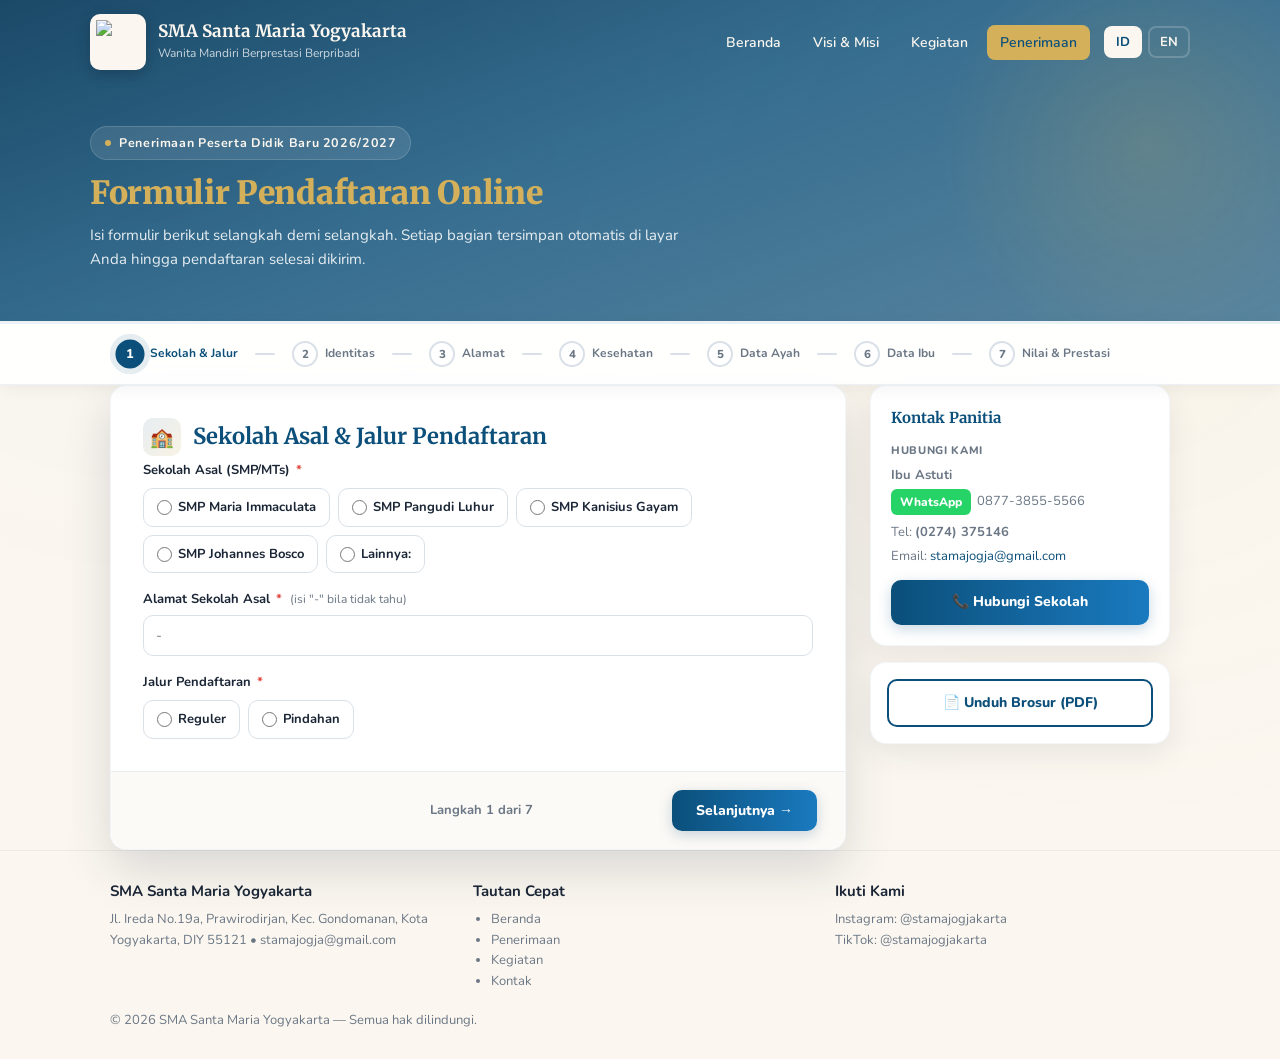
==== commit 9a1ba7cf: "Update index.html" ====
--- a/index.html
+++ b/index.html
@@ -263,7 +263,6 @@
         <!-- ── SECTION 0: Sekolah Asal & Jalur ── -->
         <div class="section-panel active" data-section="sekolah">
           <h3 class="section-title"><span class="icon">🏫</span> Sekolah Asal &amp; Jalur Pendaftaran</h3>
-          <p class="section-desc">Pilih sekolah asal Anda terlebih dahulu. Jalur <strong>Kolektif</strong> hanya tersedia untuk siswa dari sekolah mitra yang terdaftar di bawah ini.</p>
           <div class="fields-grid">
 
             <div class="field field-full">
